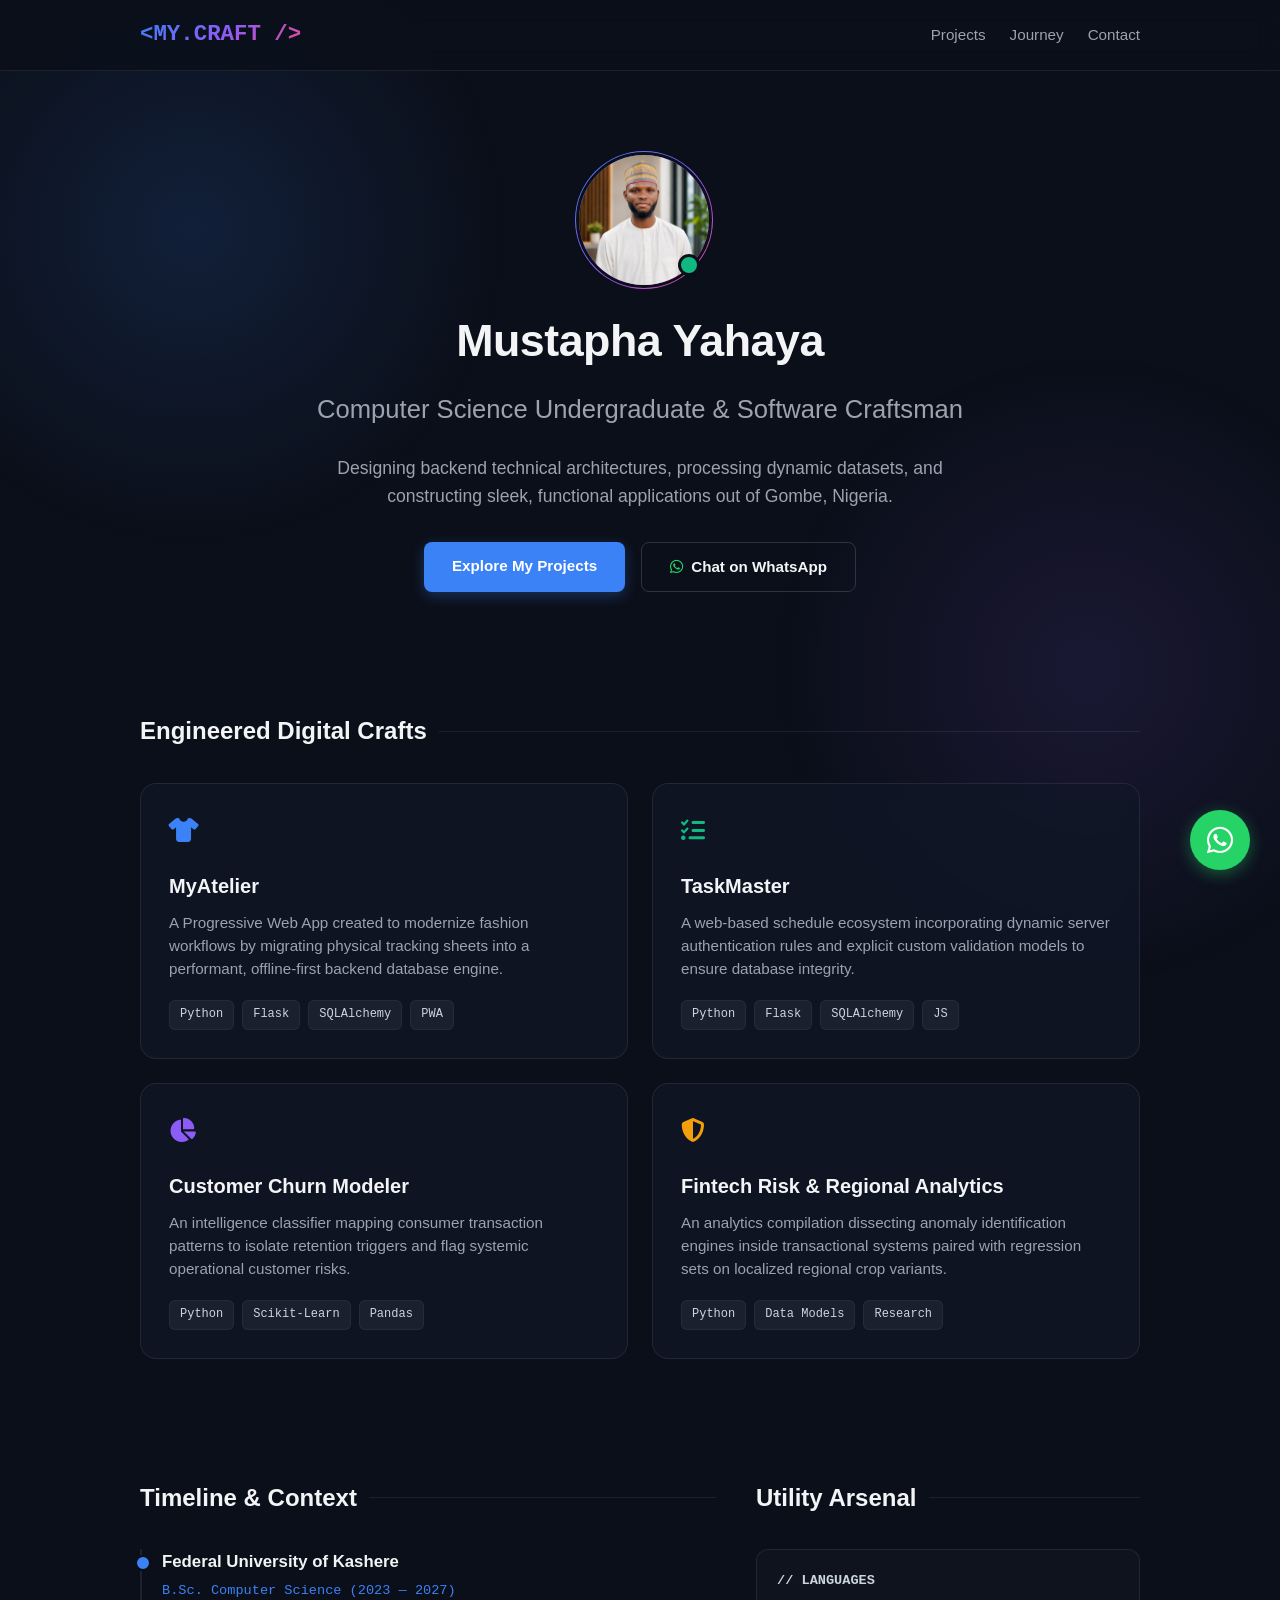
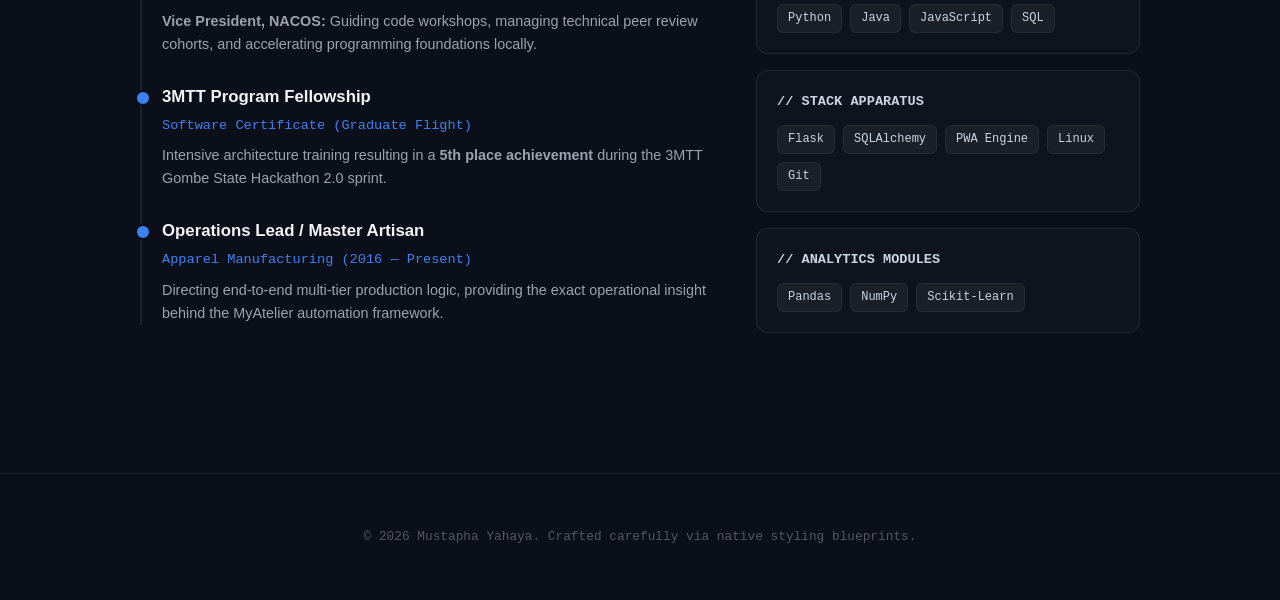
==== index.html @ 4a34602d "Initial commit" ====
<!DOCTYPE html>
<html lang="en">
<head>
    <meta charset="UTF-8">
    <meta name="viewport" content="width=device-width, initial-scale=1.0">
    <title>Mustapha Yahaya | Digital Craft Portfolio</title>
    <link rel="stylesheet" href="https://cdnjs.cloudflare.com/ajax/libs/font-awesome/6.4.0/css/all.min.css">
    
    <style>
        /* --- MODERN PURE CSS STYLING --- */
        :root {
            --bg-main: #0b0f19;
            --bg-card: rgba(17, 24, 39, 0.7);
            --border-color: rgba(255, 255, 255, 0.08);
            --text-primary: #f3f4f6;
            --text-secondary: #9ca3af;
            --accent-glow: linear-gradient(135deg, #3b82f6, #8b5cf6, #ec4899);
            --accent-blue: #3b82f6;
            --accent-green: #10b981;
        }

        html {
            scroll-behavior: smooth;
        }

        body {
            margin: 0;
            padding: 0;
            background-color: var(--bg-main);
            color: var(--text-primary);
            font-family: -apple-system, BlinkMacSystemFont, "Segoe UI", Roboto, Helvetica, Arial, sans-serif;
            line-height: 1.6;
            overflow-x: hidden;
        }

        /* --- BACKGROUND GRADIENT ORBS --- */
        .bg-glow-1 {
            position: fixed;
            top: -10%;
            left: -10%;
            width: 50vw;
            height: 50vw;
            background: radial-gradient(circle, rgba(59, 130, 246, 0.15) 0%, transparent 70%);
            z-index: -1;
            pointer-events: none;
        }
        .bg-glow-2 {
            position: fixed;
            bottom: -10%;
            right: -10%;
            width: 50vw;
            height: 50vw;
            background: radial-gradient(circle, rgba(139, 92, 246, 0.12) 0%, transparent 70%);
            z-index: -1;
            pointer-events: none;
        }

        /* --- NAVIGATION --- */
        nav {
            position: sticky;
            top: 0;
            z-index: 100;
            background: rgba(11, 15, 25, 0.8);
            backdrop-filter: blur(12px);
            -webkit-backdrop-filter: blur(12px);
            border-b: 1px solid var(--border-color);
            border-bottom: 1px solid var(--border-color);
        }
        .nav-container {
            max-width: 1000px;
            margin: 0 auto;
            padding: 0 20px;
            height: 70px;
            display: flex;
            align-items: center;
            justify-content: space-between;
        }
        .logo {
            font-family: monospace;
            font-size: 1.4rem;
            font-weight: bold;
            background: var(--accent-glow);
            -webkit-background-clip: text;
            -webkit-text-fill-color: transparent;
            text-decoration: none;
        }
        .nav-links {
            display: flex;
            gap: 24px;
        }
        .nav-links a {
            color: var(--text-secondary);
            text-decoration: none;
            font-size: 0.95rem;
            font-weight: 500;
            transition: color 0.3s ease;
        }
        .nav-links a:hover {
            color: var(--accent-blue);
        }

        /* --- HERO SECTION --- */
        .hero {
            max-width: 1000px;
            margin: 0 auto;
            padding: 80px 20px 60px 20px;
            display: flex;
            flex-direction: column;
            align-items: center;
            text-align: center;
        }
        
        /* Profile Image Styling */
        .profile-wrapper {
            position: relative;
            width: 130px;
            height: 130px;
            margin-bottom: 24px;
        }
        .profile-frame {
            width: 100%;
            height: 100%;
            border-radius: 50%;
            padding: 4px;
            background: var(--accent-glow);
            display: flex;
            align-items: center;
            justify-content: center;
        }
        .profile-img {
            width: 100%;
            height: 100%;
            border-radius: 50%;
            background: #1f2937;
            object-fit: cover;
            border: 3px solid var(--bg-main);
        }
        .status-dot {
            position: absolute;
            bottom: 5px;
            right: 5px;
            width: 16px;
            height: 16px;
            background-color: var(--accent-green);
            border: 3px solid var(--bg-main);
            border-radius: 50%;
        }

        .hero h1 {
            font-size: 2.8rem;
            margin: 0 0 12px 0;
            font-weight: 800;
            letter-spacing: -0.5px;
        }
        .hero h2 {
            font-size: 1.6rem;
            color: var(--text-secondary);
            margin: 0 0 24px 0;
            font-weight: 500;
        }
        .hero p {
            max-width: 640px;
            color: var(--text-secondary);
            font-size: 1.1rem;
            margin: 0 0 32px 0;
        }
        .btn-group {
            display: flex;
            gap: 16px;
            flex-wrap: wrap;
            justify-content: center;
        }
        .btn {
            padding: 12px 28px;
            border-radius: 8px;
            font-weight: 600;
            text-decoration: none;
            transition: all 0.3s ease;
            font-size: 0.95rem;
        }
        .btn-primary {
            background: var(--accent-blue);
            color: white;
            box-shadow: 0 4px 14px rgba(59, 130, 246, 0.3);
        }
        .btn-primary:hover {
            background: #2563eb;
            transform: translateY(-2px);
        }
        .btn-secondary {
            border: 1px solid rgba(255, 255, 255, 0.15);
            color: var(--text-primary);
        }
        .btn-secondary:hover {
            background: rgba(255, 255, 255, 0.05);
            border-color: rgba(255, 255, 255, 0.3);
        }

        /* --- CONTAINER SECTION --- */
        .section-container {
            max-width: 1000px;
            margin: 0 auto;
            padding: 60px 20px;
        }
        .section-title {
            font-size: 1.5rem;
            font-weight: 700;
            margin-bottom: 32px;
            display: flex;
            align-items: center;
            gap: 12px;
        }
        .section-title::after {
            content: "";
            height: 1px;
            flex-grow: 1;
            background: var(--border-color);
        }

        /* --- BENTO CARD GRID --- */
        .grid-layout {
            display: grid;
            grid-template-columns: repeat(2, 1fr);
            gap: 24px;
        }
        @media (max-width: 768px) {
            .grid-layout {
                grid-template-columns: 1fr;
            }
            .hero h1 { font-size: 2.2rem; }
        }

        .card {
            background: var(--bg-card);
            border: 1px solid var(--border-color);
            border-radius: 16px;
            padding: 28px;
            backdrop-filter: blur(8px);
            -webkit-backdrop-filter: blur(8px);
            transition: all 0.3s ease;
            display: flex;
            flex-direction: column;
            justify-content: space-between;
        }
        .card:hover {
            border-color: rgba(255, 255, 255, 0.18);
            transform: translateY(-4px);
            box-shadow: 0 10px 30px rgba(0,0,0,0.3);
        }
        .card-icon {
            font-size: 1.5rem;
            margin-bottom: 20px;
        }
        .card h3 {
            margin: 0 0 10px 0;
            font-size: 1.25rem;
            font-weight: 700;
        }
        .card p {
            color: var(--text-secondary);
            margin: 0 0 20px 0;
            font-size: 0.95rem;
            line-height: 1.5;
        }
        .tag-list {
            display: flex;
            flex-wrap: wrap;
            gap: 8px;
        }
        .tag {
            font-family: monospace;
            font-size: 0.75rem;
            background: rgba(255, 255, 255, 0.05);
            padding: 4px 10px;
            border-radius: 6px;
            color: #cbd5e1;
            border: 1px solid rgba(255, 255, 255, 0.05);
        }

        /* --- EXP / SKILLS GRID SPLIT --- */
        .split-layout {
            display: grid;
            grid-template-columns: 1.2fr 0.8fr;
            gap: 40px;
        }
        @media (max-width: 768px) {
            .split-layout {
                grid-template-columns: 1fr;
            }
        }
        .timeline {
            border-left: 2px solid var(--border-color);
            padding-left: 20px;
            position: relative;
        }
        .timeline-item {
            position: relative;
            margin-bottom: 28px;
        }
        .timeline-item::before {
            content: "";
            position: absolute;
            left: -27px;
            top: 6px;
            width: 12px;
            height: 12px;
            border-radius: 50%;
            background: var(--accent-blue);
            border: 2px solid var(--bg-main);
        }
        .timeline-item h4 {
            margin: 0 0 4px 0;
            font-size: 1.05rem;
        }
        .timeline-meta {
            font-family: monospace;
            font-size: 0.85rem;
            color: var(--accent-blue);
            margin-bottom: 8px;
        }
        .timeline-desc {
            font-size: 0.9rem;
            color: var(--text-secondary);
            margin: 0;
        }

        .skills-box {
            background: rgba(255, 255, 255, 0.02);
            border: 1px solid var(--border-color);
            border-radius: 12px;
            padding: 20px;
            margin-bottom: 16px;
        }
        .skills-box h4 {
            margin: 0 0 12px 0;
            font-family: monospace;
            font-size: 0.85rem;
            color: #cbd5e1;
        }

        /* --- FLOATING WHATSAPP BUTTON --- */
        .whatsapp-float {
            position: fixed;
            bottom: 30px;
            right: 30px;
            background-color: #25d366;
            color: white;
            width: 60px;
            height: 60px;
            border-radius: 50%;
            display: flex;
            align-items: center;
            justify-content: center;
            font-size: 30px;
            box-shadow: 0 4px 16px rgba(37, 211, 102, 0.4);
            z-index: 200;
            transition: all 0.3s ease;
            text-decoration: none;
        }
        .whatsapp-float:hover {
            transform: scale(1.1) rotate(10deg);
            background-color: #20ba5a;
        }

        /* --- FOOTER --- */
        footer {
            text-align: center;
            padding: 40px 20px;
            font-family: monospace;
            font-size: 0.8rem;
            color: rgba(255, 255, 255, 0.3);
            border-top: 1px solid var(--border-color);
            margin-top: 60px;
        }
    </style>
</head>
<body>

    <div class="bg-glow-1"></div>
    <div class="bg-glow-2"></div>

    <a href="https://wa.me/2348023583408" class="whatsapp-float" target="_blank" title="Chat on WhatsApp">
        <i class="fa-brands fa-whatsapp"></i>
    </a>

    <nav>
        <div class="nav-container">
            <a href="#" class="logo">&lt;MY.CRAFT /&gt;</a>
            <div class="nav-links">
                <a href="#projects">Projects</a>
                <a href="#experience">Journey</a>
                <a href="https://wa.me/2348023583408" target="_blank">Contact</a>
            </div>
        </div>
    </nav>

    <section class="hero">
        <div class="profile-wrapper">
            <div class="profile-frame">
                <img src="image/Image.jpeg" alt="Mustapha Yahaya" class="profile-img">
            </div>
            <div class="status-dot" title="Available for Crafting"></div>
        </div>
        <h1>Mustapha Yahaya</h1>
        <h2>Computer Science Undergraduate & Software Craftsman</h2>
        <p>Designing backend technical architectures, processing dynamic datasets, and constructing sleek, functional applications out of Gombe, Nigeria.</p>
        <div class="btn-group">
            <a href="#projects" class="btn btn-primary">Explore My Projects</a>
            <a href="https://wa.me/2348023583408" class="btn btn-secondary" target="_blank">
                <i class="fa-brands fa-whatsapp" style="margin-right: 8px; color: #25d366;"></i>Chat on WhatsApp
            </a>
        </div>
    </section>

    <section id="projects" class="section-container">
        <div class="section-title">Engineered Digital Crafts</div>
        <div class="grid-layout">
            
            <div class="card">
                <div>
                    <div class="card-icon" style="color: #3b82f6;"><i class="fa-solid fa-shirt"></i></div>
                    <h3>MyAtelier</h3>
                    <p>A Progressive Web App created to modernize fashion workflows by migrating physical tracking sheets into a performant, offline-first backend database engine.</p>
                </div>
                <div class="tag-list">
                    <span class="tag">Python</span><span class="tag">Flask</span><span class="tag">SQLAlchemy</span><span class="tag">PWA</span>
                </div>
            </div>

            <div class="card">
                <div>
                    <div class="card-icon" style="color: #10b981;"><i class="fa-solid fa-list-check"></i></div>
                    <h3>TaskMaster</h3>
                    <p>A web-based schedule ecosystem incorporating dynamic server authentication rules and explicit custom validation models to ensure database integrity.</p>
                </div>
                <div class="tag-list">
                    <span class="tag">Python</span><span class="tag">Flask</span><span class="tag">SQLAlchemy</span><span class="tag">JS</span>
                </div>
            </div>

            <div class="card">
                <div>
                    <div class="card-icon" style="color: #8b5cf6;"><i class="fa-solid fa-chart-pie"></i></div>
                    <h3>Customer Churn Modeler</h3>
                    <p>An intelligence classifier mapping consumer transaction patterns to isolate retention triggers and flag systemic operational customer risks.</p>
                </div>
                <div class="tag-list">
                    <span class="tag">Python</span><span class="tag">Scikit-Learn</span><span class="tag">Pandas</span>
                </div>
            </div>

            <div class="card">
                <div>
                    <div class="card-icon" style="color: #f59e0b;"><i class="fa-solid fa-shield-halved"></i></div>
                    <h3>Fintech Risk & Regional Analytics</h3>
                    <p>An analytics compilation dissecting anomaly identification engines inside transactional systems paired with regression sets on localized regional crop variants.</p>
                </div>
                <div class="tag-list">
                    <span class="tag">Python</span><span class="tag">Data Models</span><span class="tag">Research</span>
                </div>
            </div>

        </div>
    </section>

    <section id="experience" class="section-container">
        <div class="split-layout">
            
            <div>
                <div class="section-title">Timeline & Context</div>
                <div class="timeline">
                    <div class="timeline-item">
                        <h4>Federal University of Kashere</h4>
                        <div class="timeline-meta">B.Sc. Computer Science (2023 — 2027)</div>
                        <p class="timeline-desc"><strong>Vice President, NACOS:</strong> Guiding code workshops, managing technical peer review cohorts, and accelerating programming foundations locally.</p>
                    </div>
                    <div class="timeline-item">
                        <h4>3MTT Program Fellowship</h4>
                        <div class="timeline-meta">Software Certificate (Graduate Flight)</div>
                        <p class="timeline-desc">Intensive architecture training resulting in a <strong>5th place achievement</strong> during the 3MTT Gombe State Hackathon 2.0 sprint.</p>
                    </div>
                    <div class="timeline-item">
                        <h4>Operations Lead / Master Artisan</h4>
                        <div class="timeline-meta">Apparel Manufacturing (2016 — Present)</div>
                        <p class="timeline-desc">Directing end-to-end multi-tier production logic, providing the exact operational insight behind the MyAtelier automation framework.</p>
                    </div>
                </div>
            </div>

            <div>
                <div class="section-title">Utility Arsenal</div>
                <div class="skills-box">
                    <h4>// LANGUAGES</h4>
                    <div class="tag-list">
                        <span class="tag">Python</span><span class="tag">Java</span><span class="tag">JavaScript</span><span class="tag">SQL</span>
                    </div>
                </div>
                <div class="skills-box">
                    <h4>// STACK APPARATUS</h4>
                    <div class="tag-list">
                        <span class="tag">Flask</span><span class="tag">SQLAlchemy</span><span class="tag">PWA Engine</span><span class="tag">Linux</span><span class="tag">Git</span>
                    </div>
                </div>
                <div class="skills-box">
                    <h4>// ANALYTICS MODULES</h4>
                    <div class="tag-list">
                        <span class="tag">Pandas</span><span class="tag">NumPy</span><span class="tag">Scikit-Learn</span>
                    </div>
                </div>
            </div>

        </div>
    </section>

    <footer>
        <p>&copy; 2026 Mustapha Yahaya. Crafted carefully via native styling blueprints.</p>
    </footer>

</body>
</html>
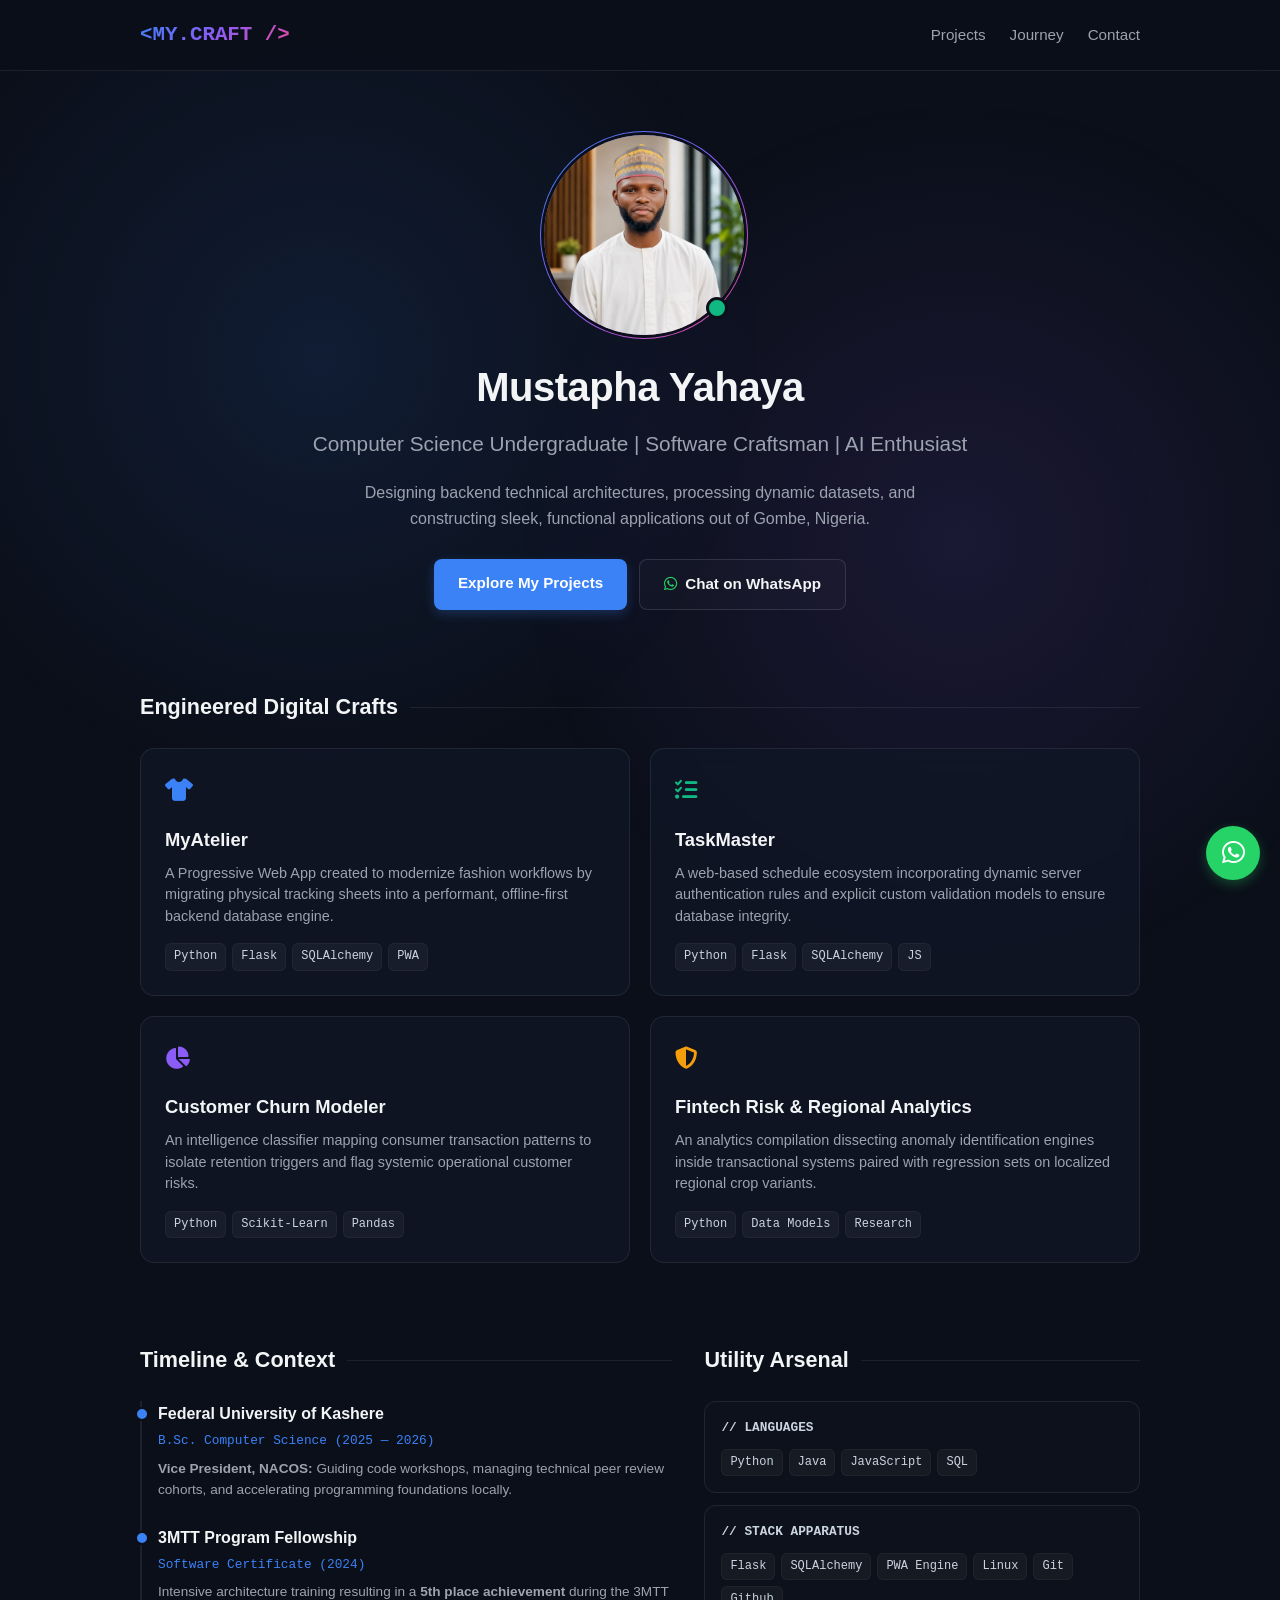
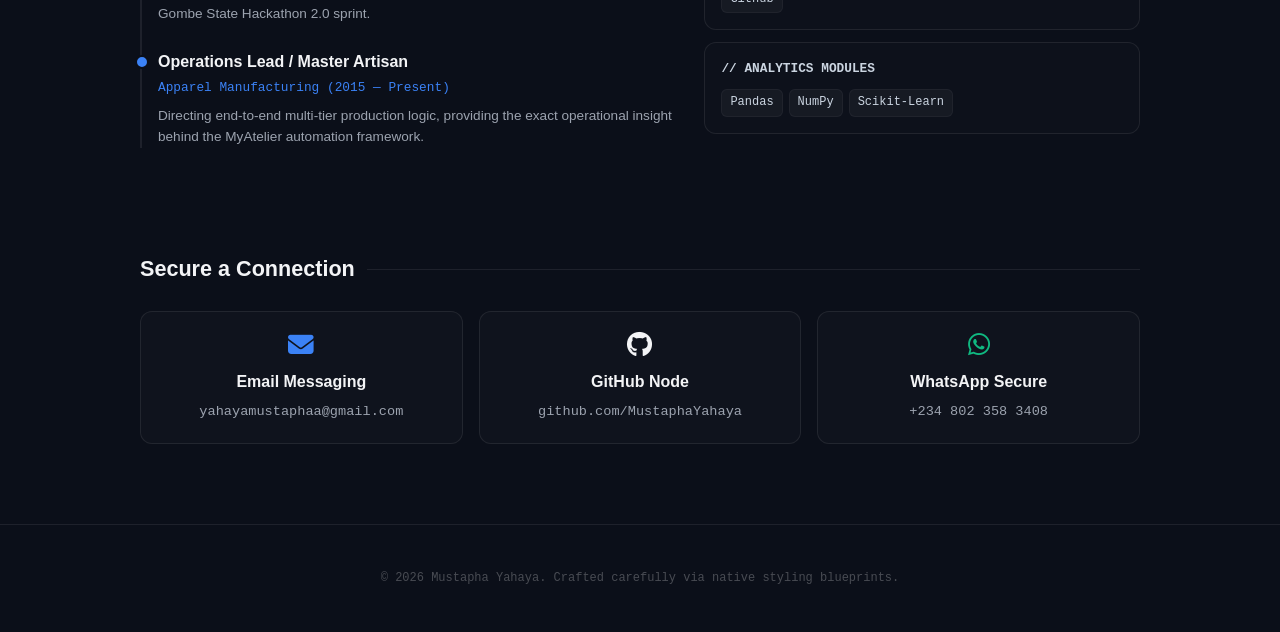
==== commit b5d3c2e0: "little edition" ====
--- a/index.html
+++ b/index.html
@@ -5,374 +5,8 @@
     <meta name="viewport" content="width=device-width, initial-scale=1.0">
     <title>Mustapha Yahaya | Digital Craft Portfolio</title>
     <link rel="stylesheet" href="https://cdnjs.cloudflare.com/ajax/libs/font-awesome/6.4.0/css/all.min.css">
-    
-    <style>
-        /* --- MODERN PURE CSS STYLING --- */
-        :root {
-            --bg-main: #0b0f19;
-            --bg-card: rgba(17, 24, 39, 0.7);
-            --border-color: rgba(255, 255, 255, 0.08);
-            --text-primary: #f3f4f6;
-            --text-secondary: #9ca3af;
-            --accent-glow: linear-gradient(135deg, #3b82f6, #8b5cf6, #ec4899);
-            --accent-blue: #3b82f6;
-            --accent-green: #10b981;
-        }
-
-        html {
-            scroll-behavior: smooth;
-        }
-
-        body {
-            margin: 0;
-            padding: 0;
-            background-color: var(--bg-main);
-            color: var(--text-primary);
-            font-family: -apple-system, BlinkMacSystemFont, "Segoe UI", Roboto, Helvetica, Arial, sans-serif;
-            line-height: 1.6;
-            overflow-x: hidden;
-        }
-
-        /* --- BACKGROUND GRADIENT ORBS --- */
-        .bg-glow-1 {
-            position: fixed;
-            top: -10%;
-            left: -10%;
-            width: 50vw;
-            height: 50vw;
-            background: radial-gradient(circle, rgba(59, 130, 246, 0.15) 0%, transparent 70%);
-            z-index: -1;
-            pointer-events: none;
-        }
-        .bg-glow-2 {
-            position: fixed;
-            bottom: -10%;
-            right: -10%;
-            width: 50vw;
-            height: 50vw;
-            background: radial-gradient(circle, rgba(139, 92, 246, 0.12) 0%, transparent 70%);
-            z-index: -1;
-            pointer-events: none;
-        }
-
-        /* --- NAVIGATION --- */
-        nav {
-            position: sticky;
-            top: 0;
-            z-index: 100;
-            background: rgba(11, 15, 25, 0.8);
-            backdrop-filter: blur(12px);
-            -webkit-backdrop-filter: blur(12px);
-            border-b: 1px solid var(--border-color);
-            border-bottom: 1px solid var(--border-color);
-        }
-        .nav-container {
-            max-width: 1000px;
-            margin: 0 auto;
-            padding: 0 20px;
-            height: 70px;
-            display: flex;
-            align-items: center;
-            justify-content: space-between;
-        }
-        .logo {
-            font-family: monospace;
-            font-size: 1.4rem;
-            font-weight: bold;
-            background: var(--accent-glow);
-            -webkit-background-clip: text;
-            -webkit-text-fill-color: transparent;
-            text-decoration: none;
-        }
-        .nav-links {
-            display: flex;
-            gap: 24px;
-        }
-        .nav-links a {
-            color: var(--text-secondary);
-            text-decoration: none;
-            font-size: 0.95rem;
-            font-weight: 500;
-            transition: color 0.3s ease;
-        }
-        .nav-links a:hover {
-            color: var(--accent-blue);
-        }
-
-        /* --- HERO SECTION --- */
-        .hero {
-            max-width: 1000px;
-            margin: 0 auto;
-            padding: 80px 20px 60px 20px;
-            display: flex;
-            flex-direction: column;
-            align-items: center;
-            text-align: center;
-        }
-        
-        /* Profile Image Styling */
-        .profile-wrapper {
-            position: relative;
-            width: 130px;
-            height: 130px;
-            margin-bottom: 24px;
-        }
-        .profile-frame {
-            width: 100%;
-            height: 100%;
-            border-radius: 50%;
-            padding: 4px;
-            background: var(--accent-glow);
-            display: flex;
-            align-items: center;
-            justify-content: center;
-        }
-        .profile-img {
-            width: 100%;
-            height: 100%;
-            border-radius: 50%;
-            background: #1f2937;
-            object-fit: cover;
-            border: 3px solid var(--bg-main);
-        }
-        .status-dot {
-            position: absolute;
-            bottom: 5px;
-            right: 5px;
-            width: 16px;
-            height: 16px;
-            background-color: var(--accent-green);
-            border: 3px solid var(--bg-main);
-            border-radius: 50%;
-        }
-
-        .hero h1 {
-            font-size: 2.8rem;
-            margin: 0 0 12px 0;
-            font-weight: 800;
-            letter-spacing: -0.5px;
-        }
-        .hero h2 {
-            font-size: 1.6rem;
-            color: var(--text-secondary);
-            margin: 0 0 24px 0;
-            font-weight: 500;
-        }
-        .hero p {
-            max-width: 640px;
-            color: var(--text-secondary);
-            font-size: 1.1rem;
-            margin: 0 0 32px 0;
-        }
-        .btn-group {
-            display: flex;
-            gap: 16px;
-            flex-wrap: wrap;
-            justify-content: center;
-        }
-        .btn {
-            padding: 12px 28px;
-            border-radius: 8px;
-            font-weight: 600;
-            text-decoration: none;
-            transition: all 0.3s ease;
-            font-size: 0.95rem;
-        }
-        .btn-primary {
-            background: var(--accent-blue);
-            color: white;
-            box-shadow: 0 4px 14px rgba(59, 130, 246, 0.3);
-        }
-        .btn-primary:hover {
-            background: #2563eb;
-            transform: translateY(-2px);
-        }
-        .btn-secondary {
-            border: 1px solid rgba(255, 255, 255, 0.15);
-            color: var(--text-primary);
-        }
-        .btn-secondary:hover {
-            background: rgba(255, 255, 255, 0.05);
-            border-color: rgba(255, 255, 255, 0.3);
-        }
-
-        /* --- CONTAINER SECTION --- */
-        .section-container {
-            max-width: 1000px;
-            margin: 0 auto;
-            padding: 60px 20px;
-        }
-        .section-title {
-            font-size: 1.5rem;
-            font-weight: 700;
-            margin-bottom: 32px;
-            display: flex;
-            align-items: center;
-            gap: 12px;
-        }
-        .section-title::after {
-            content: "";
-            height: 1px;
-            flex-grow: 1;
-            background: var(--border-color);
-        }
-
-        /* --- BENTO CARD GRID --- */
-        .grid-layout {
-            display: grid;
-            grid-template-columns: repeat(2, 1fr);
-            gap: 24px;
-        }
-        @media (max-width: 768px) {
-            .grid-layout {
-                grid-template-columns: 1fr;
-            }
-            .hero h1 { font-size: 2.2rem; }
-        }
-
-        .card {
-            background: var(--bg-card);
-            border: 1px solid var(--border-color);
-            border-radius: 16px;
-            padding: 28px;
-            backdrop-filter: blur(8px);
-            -webkit-backdrop-filter: blur(8px);
-            transition: all 0.3s ease;
-            display: flex;
-            flex-direction: column;
-            justify-content: space-between;
-        }
-        .card:hover {
-            border-color: rgba(255, 255, 255, 0.18);
-            transform: translateY(-4px);
-            box-shadow: 0 10px 30px rgba(0,0,0,0.3);
-        }
-        .card-icon {
-            font-size: 1.5rem;
-            margin-bottom: 20px;
-        }
-        .card h3 {
-            margin: 0 0 10px 0;
-            font-size: 1.25rem;
-            font-weight: 700;
-        }
-        .card p {
-            color: var(--text-secondary);
-            margin: 0 0 20px 0;
-            font-size: 0.95rem;
-            line-height: 1.5;
-        }
-        .tag-list {
-            display: flex;
-            flex-wrap: wrap;
-            gap: 8px;
-        }
-        .tag {
-            font-family: monospace;
-            font-size: 0.75rem;
-            background: rgba(255, 255, 255, 0.05);
-            padding: 4px 10px;
-            border-radius: 6px;
-            color: #cbd5e1;
-            border: 1px solid rgba(255, 255, 255, 0.05);
-        }
-
-        /* --- EXP / SKILLS GRID SPLIT --- */
-        .split-layout {
-            display: grid;
-            grid-template-columns: 1.2fr 0.8fr;
-            gap: 40px;
-        }
-        @media (max-width: 768px) {
-            .split-layout {
-                grid-template-columns: 1fr;
-            }
-        }
-        .timeline {
-            border-left: 2px solid var(--border-color);
-            padding-left: 20px;
-            position: relative;
-        }
-        .timeline-item {
-            position: relative;
-            margin-bottom: 28px;
-        }
-        .timeline-item::before {
-            content: "";
-            position: absolute;
-            left: -27px;
-            top: 6px;
-            width: 12px;
-            height: 12px;
-            border-radius: 50%;
-            background: var(--accent-blue);
-            border: 2px solid var(--bg-main);
-        }
-        .timeline-item h4 {
-            margin: 0 0 4px 0;
-            font-size: 1.05rem;
-        }
-        .timeline-meta {
-            font-family: monospace;
-            font-size: 0.85rem;
-            color: var(--accent-blue);
-            margin-bottom: 8px;
-        }
-        .timeline-desc {
-            font-size: 0.9rem;
-            color: var(--text-secondary);
-            margin: 0;
-        }
-
-        .skills-box {
-            background: rgba(255, 255, 255, 0.02);
-            border: 1px solid var(--border-color);
-            border-radius: 12px;
-            padding: 20px;
-            margin-bottom: 16px;
-        }
-        .skills-box h4 {
-            margin: 0 0 12px 0;
-            font-family: monospace;
-            font-size: 0.85rem;
-            color: #cbd5e1;
-        }
-
-        /* --- FLOATING WHATSAPP BUTTON --- */
-        .whatsapp-float {
-            position: fixed;
-            bottom: 30px;
-            right: 30px;
-            background-color: #25d366;
-            color: white;
-            width: 60px;
-            height: 60px;
-            border-radius: 50%;
-            display: flex;
-            align-items: center;
-            justify-content: center;
-            font-size: 30px;
-            box-shadow: 0 4px 16px rgba(37, 211, 102, 0.4);
-            z-index: 200;
-            transition: all 0.3s ease;
-            text-decoration: none;
-        }
-        .whatsapp-float:hover {
-            transform: scale(1.1) rotate(10deg);
-            background-color: #20ba5a;
-        }
-
-        /* --- FOOTER --- */
-        footer {
-            text-align: center;
-            padding: 40px 20px;
-            font-family: monospace;
-            font-size: 0.8rem;
-            color: rgba(255, 255, 255, 0.3);
-            border-top: 1px solid var(--border-color);
-            margin-top: 60px;
-        }
-    </style>
+    <link rel="stylesheet" href="utilities/style.css">
+    <link rel="shortcut icon" href="utilities/favicon.ico" type="image/x-icon">
 </head>
 <body>
 
@@ -383,12 +17,19 @@
         <i class="fa-brands fa-whatsapp"></i>
     </a>
 
+    <!-- RESPONSIVE HEADER -->
     <nav>
         <div class="nav-container">
             <a href="#" class="logo">&lt;MY.CRAFT /&gt;</a>
+            
+            <!-- Hidden Checkbox trick handles mobile toggle click actions purely via CSS -->
+            <input type="checkbox" id="menu-toggle" class="menu-toggle">
+            <label for="menu-toggle" class="menu-button"><i class="fa-solid fa-bars"></i></label>
+            
             <div class="nav-links">
-                <a href="#projects">Projects</a>
-                <a href="#experience">Journey</a>
+                <!-- Clicking these on mobile collapses menu or moves cleanly to sections -->
+                <a href="#projects" onclick="document.getElementById('menu-toggle').checked = false;">Projects</a>
+                <a href="#experience" onclick="document.getElementById('menu-toggle').checked = false;">Journey</a>
                 <a href="https://wa.me/2348023583408" target="_blank">Contact</a>
             </div>
         </div>
@@ -397,12 +38,12 @@
     <section class="hero">
         <div class="profile-wrapper">
             <div class="profile-frame">
-                <img src="image/Image.jpeg" alt="Mustapha Yahaya" class="profile-img">
+                <img src="utilities/Image.jpeg" alt="Mustapha Yahaya" class="profile-img">
             </div>
             <div class="status-dot" title="Available for Crafting"></div>
         </div>
         <h1>Mustapha Yahaya</h1>
-        <h2>Computer Science Undergraduate & Software Craftsman</h2>
+        <h2>Computer Science Undergraduate | Software Craftsman | AI Enthusiast </h2>
         <p>Designing backend technical architectures, processing dynamic datasets, and constructing sleek, functional applications out of Gombe, Nigeria.</p>
         <div class="btn-group">
             <a href="#projects" class="btn btn-primary">Explore My Projects</a>
@@ -471,17 +112,17 @@
                 <div class="timeline">
                     <div class="timeline-item">
                         <h4>Federal University of Kashere</h4>
-                        <div class="timeline-meta">B.Sc. Computer Science (2023 — 2027)</div>
+                        <div class="timeline-meta">B.Sc. Computer Science (2025 — 2026)</div>
                         <p class="timeline-desc"><strong>Vice President, NACOS:</strong> Guiding code workshops, managing technical peer review cohorts, and accelerating programming foundations locally.</p>
                     </div>
                     <div class="timeline-item">
                         <h4>3MTT Program Fellowship</h4>
-                        <div class="timeline-meta">Software Certificate (Graduate Flight)</div>
+                        <div class="timeline-meta">Software Certificate (2024)</div>
                         <p class="timeline-desc">Intensive architecture training resulting in a <strong>5th place achievement</strong> during the 3MTT Gombe State Hackathon 2.0 sprint.</p>
                     </div>
                     <div class="timeline-item">
                         <h4>Operations Lead / Master Artisan</h4>
-                        <div class="timeline-meta">Apparel Manufacturing (2016 — Present)</div>
+                        <div class="timeline-meta">Apparel Manufacturing (2015 — Present)</div>
                         <p class="timeline-desc">Directing end-to-end multi-tier production logic, providing the exact operational insight behind the MyAtelier automation framework.</p>
                     </div>
                 </div>
@@ -498,7 +139,7 @@
                 <div class="skills-box">
                     <h4>// STACK APPARATUS</h4>
                     <div class="tag-list">
-                        <span class="tag">Flask</span><span class="tag">SQLAlchemy</span><span class="tag">PWA Engine</span><span class="tag">Linux</span><span class="tag">Git</span>
+                        <span class="tag">Flask</span><span class="tag">SQLAlchemy</span><span class="tag">PWA Engine</span><span class="tag">Linux</span><span class="tag">Git</span><span class="tag">Github</span>
                     </div>
                 </div>
                 <div class="skills-box">
@@ -512,6 +153,32 @@
         </div>
     </section>
 
+        <!-- DEDICATED SEPARATE CONTACT SECTION -->
+    <section id="connect" class="section-container">
+        <div class="section-title">Secure a Connection</div>
+        <div class="contact-grid">
+            
+            <a href="mailto:yahayamustaphaa@gmail.com" class="contact-card email">
+                <i class="fa-solid fa-envelope" style="color: var(--accent-blue);"></i>
+                <h4>Email Messaging</h4>
+                <p>yahayamustaphaa@gmail.com</p>
+            </a>
+
+            <a href="https://github.com/MustaphaYahaya" target="_blank" class="contact-card github">
+                <i class="fa-brands fa-github" style="color: var(--accent-purple);"></i>
+                <h4>GitHub Node</h4>
+                <p>github.com/MustaphaYahaya</p>
+            </a>
+
+            <a href="https://wa.me/2348023583408" target="_blank" class="contact-card whatsapp">
+                <i class="fa-brands fa-whatsapp" style="color: var(--accent-green);"></i>
+                <h4>WhatsApp Secure</h4>
+                <p>+234 802 358 3408</p>
+            </a>
+
+        </div>
+    </section>
+
     <footer>
         <p>&copy; 2026 Mustapha Yahaya. Crafted carefully via native styling blueprints.</p>
     </footer>
--- a/utilities/style.css
+++ b/utilities/style.css
@@ -0,0 +1,462 @@
+  /* --- DESIGN UTILITIES & VARIABLES --- */
+        :root {
+            --bg-main: #0b0f19;
+            --bg-card: rgba(17, 24, 39, 0.7);
+            --border-color: rgba(255, 255, 255, 0.08);
+            --text-primary: #f3f4f6;
+            --text-secondary: #9ca3af;
+            --accent-glow: linear-gradient(135deg, #3b82f6, #8b5cf6, #ec4899);
+            --accent-blue: #3b82f6;
+            --accent-green: #10b981;
+        }
+
+        html {
+            scroll-behavior: smooth;
+        }
+
+        body {
+            margin: 0;
+            padding: 0;
+            background-color: var(--bg-main);
+            color: var(--text-primary);
+            font-family: -apple-system, BlinkMacSystemFont, "Segoe UI", Roboto, Helvetica, Arial, sans-serif;
+            line-height: 1.6;
+            overflow-x: hidden;
+            -webkit-font-smoothing: antialiased;
+        }
+
+        /* --- BACKGROUND GLOW ORBS --- */
+        .bg-glow-1 {
+            position: fixed;
+            top: -10%;
+            left: -10%;
+            width: 70vw;
+            height: 70vw;
+            background: radial-gradient(circle, rgba(59, 130, 246, 0.12) 0%, transparent 70%);
+            z-index: -1;
+            pointer-events: none;
+        }
+    
+        .bg-glow-2 {
+            position: fixed;
+            bottom: -10%;
+            right: -10%;
+            width: 70vw;
+            height: 70vw;
+            background: radial-gradient(circle, rgba(139, 92, 246, 0.12) 0%, transparent 70%);
+            z-index: -1;
+            pointer-events: none;
+        }
+
+        /* --- NAVIGATION (MOBILE RESPONSIVE CSS-ONLY) --- */
+        nav {
+            position: sticky;
+            top: 0;
+            z-index: 100;
+            background: rgba(11, 15, 25, 0.85);
+            backdrop-filter: blur(12px);
+            -webkit-backdrop-filter: blur(12px);
+            border-bottom: 1px solid var(--border-color);
+        }
+        .nav-container {
+            max-width: 1000px;
+            margin: 0 auto;
+            padding: 0 20px;
+            height: 70px;
+            display: flex;
+            align-items: center;
+            justify-content: space-between;
+            position: relative;
+        }
+        .logo {
+            font-family: monospace;
+            font-size: 1.3rem;
+            font-weight: bold;
+            background: var(--accent-glow);
+            background-clip: text;
+            -webkit-background-clip: text;
+            -webkit-text-fill-color: transparent;
+            text-decoration: none;
+        }
+        
+        /* CSS-Only Menu Toggle Mechanics */
+        .menu-toggle {
+            display: none;
+        }
+        .menu-button {
+            display: none;
+            cursor: pointer;
+            font-size: 1.5rem;
+            color: var(--text-primary);
+            user-select: none;
+        }
+        .nav-links {
+            display: flex;
+            gap: 24px;
+        }
+        .nav-links a {
+            color: var(--text-secondary);
+            text-decoration: none;
+            font-size: 0.95rem;
+            font-weight: 500;
+            transition: color 0.3s ease;
+        }
+        .nav-links a:hover {
+            color: var(--accent-blue);
+        }
+
+        /* --- HERO PROFILE SECTION --- */
+        .hero {
+            max-width: 1000px;
+            margin: 0 auto;
+            padding: 60px 20px 40px 20px;
+            display: flex;
+            flex-direction: column;
+            align-items: center;
+            text-align: center;
+        }
+        /* Profile Image Styling */
+        .profile-wrapper {
+            position: relative;
+            width: 200px;
+            height: 200px;
+            margin-bottom: 24px;
+        }
+        .profile-frame {
+            width: 100%;
+            height: 100%;
+            border-radius: 50%;
+            padding: 4px;
+            background: var(--accent-glow);
+            display: flex;
+            align-items: center;
+            justify-content: center;
+        }
+        .profile-img {
+            width: 100%;
+            height: 100%;
+            border-radius: 50%;
+            background: #1f2937;
+            object-fit: cover;
+            border: 3px solid var(--bg-main);
+        }
+        .status-dot {
+            position: absolute;
+            bottom: 12px;
+            right: 12px;
+            width: 16px;
+            height: 16px;
+            background-color: var(--accent-green);
+            border: 3px solid var(--bg-main);
+            border-radius: 50%;
+        }
+        .hero h1 {
+            font-size: 2.5rem;
+            margin: 0 0 8px 0;
+            font-weight: 800;
+            letter-spacing: -0.5px;
+        }
+        .hero h2 {
+            font-size: 1.3rem;
+            color: var(--text-secondary);
+            margin: 0 0 20px 0;
+            font-weight: 500;
+        }
+        .hero p {
+            max-width: 600px;
+            color: var(--text-secondary);
+            font-size: 1rem;
+            margin: 0 0 28px 0;
+            padding: 0 10px;
+        }
+        .btn-group {
+            display: flex;
+            gap: 12px;
+            flex-wrap: wrap;
+            justify-content: center;
+            width: 100%;
+        }
+        .btn {
+            padding: 12px 24px;
+            border-radius: 8px;
+            font-weight: 600;
+            text-decoration: none;
+            transition: all 0.2s ease;
+            font-size: 0.95rem;
+            text-align: center;
+        }
+        .btn-primary {
+            background: var(--accent-blue);
+            color: white;
+            box-shadow: 0 4px 12px rgba(59, 130, 246, 0.25);
+        }
+        .btn-secondary {
+            border: 1px solid rgba(255, 255, 255, 0.12);
+            color: var(--text-primary);
+            background: rgba(255, 255, 255, 0.02);
+        }
+
+        /* --- CORE CONTENT LAYOUTS --- */
+        .section-container {
+            max-width: 1000px;
+            margin: 0 auto;
+            padding: 40px 20px;
+        }
+        .section-title {
+            font-size: 1.35rem;
+            font-weight: 700;
+            margin-bottom: 24px;
+            display: flex;
+            align-items: center;
+            gap: 12px;
+        }
+        .section-title::after {
+            content: "";
+            height: 1px;
+            flex-grow: 1;
+            background: var(--border-color);
+        }
+
+        /* Bento Grid Rules */
+        .grid-layout {
+            display: grid;
+            grid-template-columns: repeat(2, 1fr);
+            gap: 20px;
+        }
+        .card {
+            background: var(--bg-card);
+            border: 1px solid var(--border-color);
+            border-radius: 14px;
+            padding: 24px;
+            backdrop-filter: blur(8px);
+            -webkit-backdrop-filter: blur(8px);
+            display: flex;
+            flex-direction: column;
+            justify-content: space-between;
+            transition: transform 0.2s ease, border-color 0.2s ease;
+        }
+        .card:hover {
+            border-color: rgba(255, 255, 255, 0.15);
+            transform: translateY(-2px);
+        }
+        .card-icon {
+            font-size: 1.4rem;
+            margin-bottom: 16px;
+        }
+        .card h3 {
+            margin: 0 0 8px 0;
+            font-size: 1.15rem;
+        }
+        .card p {
+            color: var(--text-secondary);
+            margin: 0 0 16px 0;
+            font-size: 0.9rem;
+            line-height: 1.5;
+        }
+        .tag-list {
+            display: flex;
+            flex-wrap: wrap;
+            gap: 6px;
+        }
+        .tag {
+            font-family: monospace;
+            font-size: 0.75rem;
+            background: rgba(255, 255, 255, 0.04);
+            padding: 3px 8px;
+            border-radius: 6px;
+            color: #cbd5e1;
+            border: 1px solid rgba(255, 255, 255, 0.04);
+        }
+
+        /* Split Experience/Skills Layout */
+        .split-layout {
+            display: grid;
+            grid-template-columns: 1.1fr 0.9fr;
+            gap: 32px;
+        }
+        .timeline {
+            border-left: 2px solid var(--border-color);
+            padding-left: 16px;
+        }
+        .timeline-item {
+            position: relative;
+            margin-bottom: 24px;
+        }
+        .timeline-item::before {
+            content: "";
+            position: absolute;
+            left: -23px;
+            top: 6px;
+            width: 10px;
+            height: 10px;
+            border-radius: 50%;
+            background: var(--accent-blue);
+            border: 2px solid var(--bg-main);
+        }
+        .timeline-item h4 {
+            margin: 0 0 4px 0;
+            font-size: 1rem;
+        }
+        .timeline-meta {
+            font-family: monospace;
+            font-size: 0.8rem;
+            color: var(--accent-blue);
+            margin-bottom: 6px;
+        }
+        .timeline-desc {
+            font-size: 0.85rem;
+            color: var(--text-secondary);
+            margin: 0;
+        }
+
+        .skills-box {
+            background: rgba(255, 255, 255, 0.01);
+            border: 1px solid var(--border-color);
+            border-radius: 12px;
+            padding: 16px;
+            margin-bottom: 12px;
+        }
+        .skills-box h4 {
+            margin: 0 0 10px 0;
+            font-family: monospace;
+            font-size: 0.8rem;
+            color: #cbd5e1;
+        }
+
+      /* --- DEDICATED CONTACT CHANNELS SECTION --- */
+        .contact-grid {
+            display: grid;
+            grid-template-columns: repeat(3, 1fr);
+            gap: 16px;
+            margin-top: 10px;
+        }
+        .contact-card {
+            background: rgba(255, 255, 255, 0.02);
+            border: 1px solid var(--border-color);
+            border-radius: 12px;
+            padding: 20px;
+            text-align: center;
+            text-decoration: none;
+            color: var(--text-primary);
+            transition: all 0.2s ease;
+        }
+        .contact-card:hover {
+            background: rgba(255, 255, 255, 0.04);
+            transform: translateY(-3px);
+        }
+        .contact-card.email:hover { border-color: var(--accent-blue); }
+        .contact-card.github:hover { border-color: var(--accent-purple); }
+        .contact-card.whatsapp:hover { border-color: var(--accent-green); }
+
+        .contact-card i {
+            font-size: 1.6rem;
+            margin-bottom: 12px;
+            display: inline-block;
+        }
+        .contact-card h4 {
+            margin: 0 0 6px 0;
+            font-size: 1rem;
+            font-weight: 600;
+        }
+        .contact-card p {
+            margin: 0;
+            font-size: 0.85rem;
+            font-family: monospace;
+            color: var(--text-secondary);
+        }
+
+        /* --- MOBILE FLOATING WHATSAPP INTERACTION --- */
+        .whatsapp-float {
+            position: fixed;
+            bottom: 20px;
+            right: 20px;
+            background-color: #25d366;
+            color: white;
+            width: 54px;
+            height: 54px;
+            border-radius: 50%;
+            display: flex;
+            align-items: center;
+            justify-content: center;
+            font-size: 26px;
+            box-shadow: 0 4px 12px rgba(37, 211, 102, 0.3);
+            z-index: 200;
+            text-decoration: none;
+            transition: transform 0.2s ease;
+        }
+        .whatsapp-float:active {
+            transform: scale(0.9);
+        }
+
+        footer {
+            text-align: center;
+            padding: 32px 20px;
+            font-family: monospace;
+            font-size: 0.75rem;
+            color: rgba(255, 255, 255, 0.25);
+            border-top: 1px solid var(--border-color);
+            margin-top: 40px;
+        }
+
+        /* --- MOBILE SPECIFIC MEDIA QUERY OVERRIDES --- */
+        @media (max-width: 768px) {
+            /* Navbar Mobile Behavior */
+            .menu-button {
+                display: block;
+            }
+            .nav-links {
+                position: absolute;
+                top: 70px;
+                left: 0;
+                right: 0;
+                background: #0b0f19;
+                border-bottom: 1px solid var(--border-color);
+                flex-direction: column;
+                gap: 0;
+                width: 100%;
+                display: none;
+            }
+            .nav-links a {
+                padding: 16px 20px;
+                border-bottom: 1px solid rgba(255, 255, 255, 0.02);
+                display: block;
+            }
+            /* Show navigation when invisible checkbox is clicked */
+            .menu-toggle:checked ~ .nav-links {
+                display: flex;
+            }
+
+            /* Typography & Spacing Scale Downs */
+            .hero {
+                padding-top: 40px;
+            }
+            .hero h1 {
+                font-size: 2rem;
+            }
+            .hero h2 {
+                font-size: 1.15rem;
+            }
+            
+            /* Make buttons stack nicely on tiny mobile viewport rails */
+            .btn-group {
+                flex-direction: column;
+                gap: 10px;
+                padding: 0 10px;
+                box-sizing: border-box;
+            }
+            .btn {
+                width: 100%;
+                box-sizing: border-box;
+            }
+
+            /* Flatten grids to singular mobile scroll layers */
+            .grid-layout, .split-layout, .contact-grid {
+                grid-template-columns: 1fr;
+                gap: 16px;
+            }
+            
+            .whatsapp-float {
+                bottom: 16px;
+                right: 16px;
+            }
+        }
